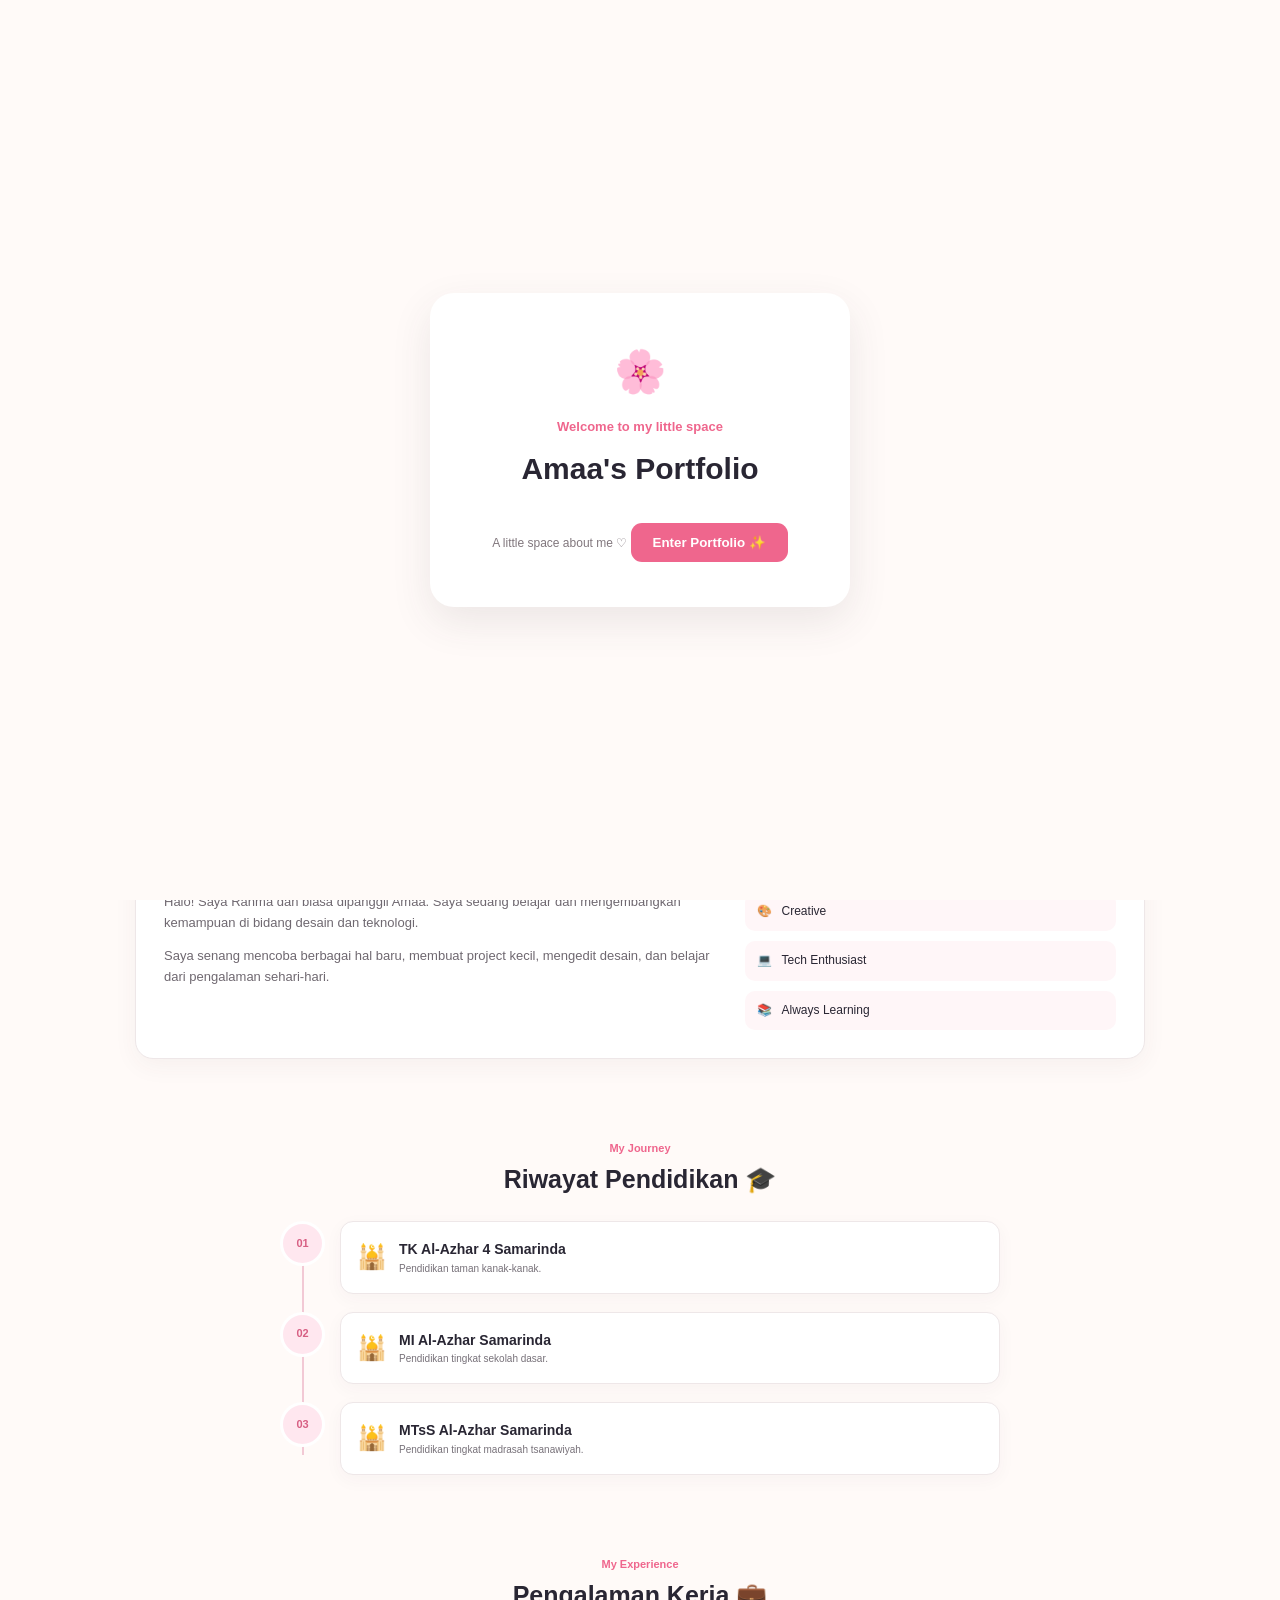
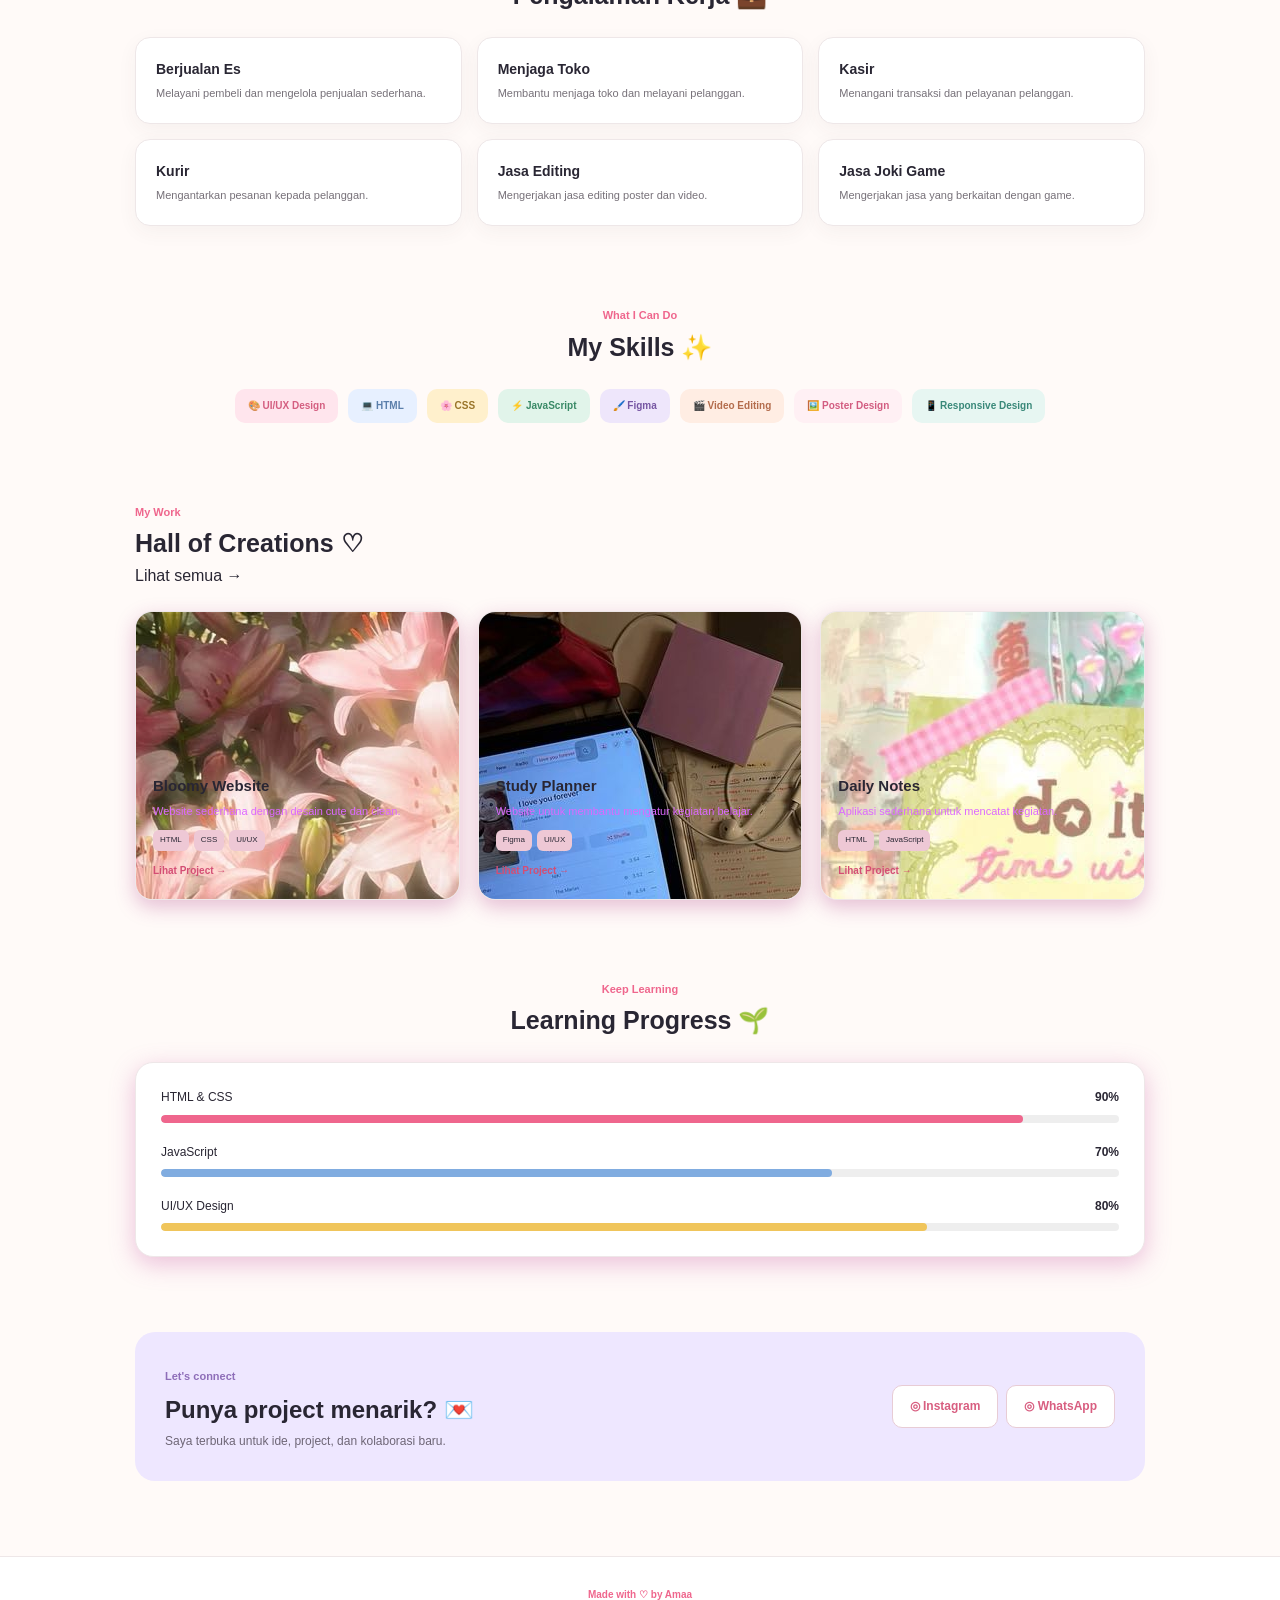
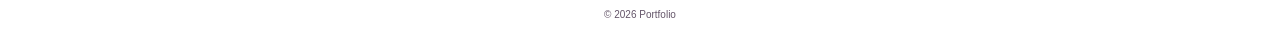
==== index.html @ 53de13cf "first commit" ====
<!DOCTYPE html>
<html lang="id">

<head>
    <meta charset="UTF-8">

    <meta
        name="viewport"
        content="width=device-width, initial-scale=1.0"
    >

    <title>Amaa | Public Portfolio</title>

    <link
        rel="stylesheet"
        href="style.css"
    >
</head>


<body>


    <!-- =================================
         WELCOME SCREEN
    ================================== -->

    <div
        class="welcome-screen"
        id="welcomeScreen"
    >

        <div class="welcome-box">

            <div class="welcome-icon">
                🌸
            </div>

            <p>
                Welcome to my little space
            </p>

            <h1>
                Amaa's Portfolio
            </h1>

            <span>
                A little space about me ♡
            </span>

            <button
                id="enterButton"
            >
                Enter Portfolio ✨
            </button>

        </div>

    </div>



    <!-- =================================
         MUSIC
    ================================== -->

    <audio
        id="music"
        src="music.mp3"
        loop
    ></audio>



    <!-- =================================
         NAVBAR
    ================================== -->

    <header class="navbar">

        <nav class="navbar-content">


            <!-- LOGO -->

            <a
                href="#home"
                class="logo"
            >
                🌸 Amaa.
            </a>



            <!-- MENU -->

            <div
                class="nav-menu"
                id="navMenu"
            >

                <a href="#home">
                    Home
                </a>

                <a href="#about">
                    About
                </a>

                <a href="#education">
                    Pendidikan
                </a>

                <a href="#experience">
                    Pengalaman
                </a>

                <a href="#projects">
                    Karya
                </a>

                <a href="#contact">
                    Contact
                </a>

            </div>



            <!-- NAV TOOLS -->

            <div class="nav-tools">

                <div
                    class="clock"
                    id="clock"
                >
                    00:00:00
                </div>


                <button
                    class="icon-button"
                    id="musicButton"
                    type="button"
                >
                    🎵
                </button>


                <button
                    class="icon-button menu-button"
                    id="menuButton"
                    type="button"
                >
                    ☰
                </button>

            </div>

        </nav>

    </header>



    <!-- =================================
         MAIN
    ================================== -->

    <main>


        <!-- =================================
             HERO
        ================================== -->

        <section
            class="hero"
            id="home"
        >

            <div class="hero-text">


                <span class="hello">
                    Hi there! 👋
                </span>


                <h1>
                    I'm
                    <span>
                        Amaa
                    </span>
                </h1>


                <h2>
                    UI/UX Designer &
                    Frontend Developerf
                </h2>


                <p>
                    Saya tertarik dengan desain,
                    website, dan teknologi.
                    Saya suka membuat sesuatu yang
                    sederhana, menarik, dan nyaman
                    digunakan.
                </p>


                <div class="profile-info">

                    <span>
                        📍 Indonesia
                    </span>

                    <span class="online">
                        ● Available for work
                    </span>

                </div>


                <!-- INSTAGRAM -->

                <div class="social">

                    <a
                        href="https://www.instagram.com/oceansflowssnn?igsi=MW1jZ2loNzh3Y2IwdQ=="
                        target="_blank"
                    >
                        ◎ Instagram
                    </a>

                </div>


                <!-- HERO BUTTONS -->

                <div class="hero-buttons">

                    <a
                        href="#projects"
                        class="button primary"
                    >
                        ✨ Lihat Karya
                    </a>


                    <a
                        href="#contact"
                        class="button secondary"
                    >
                        💌 Contact
                    </a>

                </div>

            </div>



            <!-- PROFILE PHOTO -->

            <div class="hero-photo">

                <div class="photo-background"></div>


                <img
                    src="hsr pfp trial data portofolio.jpg"
                    alt="Foto Amaa"
                >


                <span class="heart">
                    ♥
                </span>


                <span class="decoration star-one">
                    ✦
                </span>


                <span class="decoration star-two">
                    ✧
                </span>

            </div>

        </section>



        <!-- =================================
             STATS
        ================================== -->

        <section class="stats">

            <div class="stat-box">

                <div class="stat-icon pink">
                    🎓
                </div>

                <div>

                    <strong>
                        3
                    </strong>

                    <small>
                        Sekolah
                    </small>

                </div>

            </div>


            <div class="stat-box">

                <div class="stat-icon yellow">
                    💼
                </div>

                <div>

                    <strong>
                        6+
                    </strong>

                    <small>
                        Pengalaman
                    </small>

                </div>

            </div>


            <div class="stat-box">

                <div class="stat-icon green">
                    🎨
                </div>

                <div>

                    <strong>
                        3+
                    </strong>

                    <small>
                        Project
                    </small>

                </div>

            </div>


            <div class="stat-box">

                <div class="stat-icon purple">
                    🌱
                </div>

                <div>

                    <strong>
                        ∞
                    </strong>

                    <small>
                        Belajar
                    </small>

                </div>

            </div>

        </section>



        <!-- =================================
             ABOUT
        ================================== -->

        <section
            class="section"
            id="about"
        >

            <div class="section-heading center">

                <span>
                    Tentang Saya
                </span>

                <h2>
                    About Me ♡
                </h2>

            </div>


            <div class="about-card">


                <div class="about-text">

                    <p>
                        Halo! Saya Rahma dan biasa dipanggil Amaa.
                        Saya sedang belajar dan
                        mengembangkan kemampuan
                        di bidang desain dan teknologi.
                    </p>


                    <p>
                        Saya senang mencoba berbagai
                        hal baru, membuat project kecil,
                        mengedit desain, dan belajar
                        dari pengalaman sehari-hari.
                    </p>

                </div>



                <div class="about-list">

                    <div>
                        🎨
                        <span>
                            Creative
                        </span>
                    </div>


                    <div>
                        💻
                        <span>
                            Tech Enthusiast
                        </span>
                    </div>


                    <div>
                        📚
                        <span>
                            Always Learning
                        </span>
                    </div>

                </div>

            </div>

        </section>



        <!-- =================================
             EDUCATION
        ================================== -->

        <section
            class="section"
            id="education"
        >

            <div class="section-heading center">

                <span>
                    My Journey
                </span>

                <h2>
                    Riwayat Pendidikan 🎓
                </h2>

            </div>


            <div class="timeline">


                <!-- EDUCATION 1 -->

                <div class="timeline-item">

                    <div class="timeline-number">
                        01
                    </div>


                    <div class="timeline-content">

                        <span class="timeline-icon">
                            🕌
                        </span>


                        <div>

                            <h3>
                                TK Al-Azhar 4 Samarinda
                            </h3>

                            <p>
                                Pendidikan taman kanak-kanak.
                            </p>

                        </div>

                    </div>

                </div>



                <!-- EDUCATION 2 -->

                <div class="timeline-item">

                    <div class="timeline-number">
                        02
                    </div>


                    <div class="timeline-content">

                        <span class="timeline-icon">
                            🕌
                        </span>


                        <div>

                            <h3>
                                MI Al-Azhar Samarinda
                            </h3>

                            <p>
                                Pendidikan tingkat sekolah dasar.
                            </p>

                        </div>

                    </div>

                </div>



                <!-- EDUCATION 3 -->

                <div class="timeline-item">

                    <div class="timeline-number">
                        03
                    </div>


                    <div class="timeline-content">

                        <span class="timeline-icon">
                            🕌
                        </span>


                        <div>

                            <h3>
                                MTsS Al-Azhar Samarinda
                            </h3>

                            <p>
                                Pendidikan tingkat
                                madrasah tsanawiyah.
                            </p>

                        </div>

                    </div>

                </div>

            </div>

        </section>



        <!-- =================================
             EXPERIENCE
        ================================== -->

        <section
            class="section"
            id="experience"
        >

            <div class="section-heading center">

                <span>
                    My Experience
                </span>

                <h2>
                    Pengalaman Kerja 💼
                </h2>

            </div>


            <div class="experience-grid">


                <div class="experience-card">
                    <h3>
                        Berjualan Es
                    </h3>

                    <p>
                        Melayani pembeli dan
                        mengelola penjualan sederhana.
                    </p>

                </div>



                <div class="experience-card">
                    <h3>
                        Menjaga Toko
                    </h3>

                    <p>
                        Membantu menjaga toko dan
                        melayani pelanggan.
                    </p>

                </div>



                <div class="experience-card">
                    <h3>
                        Kasir
                    </h3>

                    <p>
                        Menangani transaksi dan
                        pelayanan pelanggan.
                    </p>

                </div>



                <div class="experience-card">
                    <h3>
                        Kurir
                    </h3>

                    <p>
                        Mengantarkan pesanan kepada
                        pelanggan.
                    </p>

                </div>



                <div class="experience-card">
                    <h3>
                        Jasa Editing
                    </h3>

                    <p>
                        Mengerjakan jasa editing
                        poster dan video.
                    </p>

                </div>



                <div class="experience-card">
                    <h3>
                        Jasa Joki Game
                    </h3>

                    <p>
                        Mengerjakan jasa yang
                        berkaitan dengan game.
                    </p>

                </div>

            </div>

        </section>



        <!-- =================================
             SKILLS
        ================================== -->

        <section class="section">

            <div class="section-heading center">

                <span>
                    What I Can Do
                </span>

                <h2>
                    My Skills ✨
                </h2>

            </div>


            <div class="skills">

                <span>
                    🎨 UI/UX Design
                </span>

                <span>
                    💻 HTML
                </span>

                <span>
                    🌸 CSS
                </span>

                <span>
                    ⚡ JavaScript
                </span>

                <span>
                    🖌️ Figma
                </span>

                <span>
                    🎬 Video Editing
                </span>

                <span>
                    🖼️ Poster Design
                </span>

                <span>
                    📱 Responsive Design
                </span>

            </div>

        </section>



        <!-- =================================
             PROJECTS
        ================================== -->

        <section
            class="section"
            id="projects"
        >

            <div class="section-heading">

                <div>

                    <span>
                        My Work
                    </span>

                    <h2>
                        Hall of Creations ♡
                    </h2>

                </div>


                <a href="#">
                    Lihat semua →
                </a>

            </div>


            <div class="project-grid">


                <!-- PROJECT 1 -->

                <article class="project-card">

                    <div class="project-image pink">
                        <img
                        src="blommy.jpg"
                        alt="Foto Blommy"
                        >
                    </div>


                    <div class="project-content">

                        <h3>
                            Bloomy Website
                        </h3>

                        <p>
                            Website sederhana
                            dengan desain cute
                            dan clean.
                        </p>


                        <div class="tags">

                            <span>
                                HTML
                            </span>

                            <span>
                                CSS
                            </span>

                            <span>
                                UI/UX
                            </span>

                        </div>


                        <a href="#">
                            Lihat Project →
                        </a>

                    </div>

                </article>



                <!-- PROJECT 2 -->

                <article class="project-card">

                    <div class="project-image purple">
                        <img
                        src="planner.jpg"
                        alt="Foto Planner"
                        >
                    </div>


                    <div class="project-content">

                        <h3>
                            Study Planner
                        </h3>

                        <p>
                            Website untuk membantu
                            mengatur kegiatan belajar.
                        </p>


                        <div class="tags">

                            <span>
                                Figma
                            </span>

                            <span>
                                UI/UX
                            </span>

                        </div>


                        <a href="#">
                            Lihat Project →
                        </a>

                    </div>

                </article>



                <!-- PROJECT 3 -->

                <article class="project-card">

                    <div class="project-image yellow">
                        <img
                        src="notes.jpg"
                        alt="Foto Notes"
                        >
                    </div>


                    <div class="project-content">

                        <h3>
                            Daily Notes
                        </h3>

                        <p>
                            Aplikasi sederhana
                            untuk mencatat kegiatan.
                        </p>


                        <div class="tags">

                            <span>
                                HTML
                            </span>

                            <span>
                                JavaScript
                            </span>

                        </div>


                        <a href="#">
                            Lihat Project →
                        </a>

                    </div>

                </article>

            </div>

        </section>



        <!-- =================================
             LEARNING
        ================================== -->

        <section class="section">

            <div class="section-heading center">

                <span>
                    Keep Learning
                </span>

                <h2>
                    Learning Progress 🌱
                </h2>

            </div>


            <div class="learning-card">


                <div class="learning-item">

                    <div class="learning-title">

                        <span>
                            HTML & CSS
                        </span>

                        <b>
                            90%
                        </b>

                    </div>


                    <div class="progress">

                        <div
                            class="progress-bar pink"
                            data-progress="90"
                        ></div>

                    </div>

                </div>



                <div class="learning-item">

                    <div class="learning-title">

                        <span>
                            JavaScript
                        </span>

                        <b>
                            70%
                        </b>

                    </div>


                    <div class="progress">

                        <div
                            class="progress-bar blue"
                            data-progress="70"
                        ></div>

                    </div>

                </div>



                <div class="learning-item">

                    <div class="learning-title">

                        <span>
                            UI/UX Design
                        </span>

                        <b>
                            80%
                        </b>

                    </div>


                    <div class="progress">

                        <div
                            class="progress-bar yellow"
                            data-progress="80"
                        ></div>

                    </div>

                </div>

            </div>

        </section>



        <!-- =================================
             CONTACT
        ================================== -->

        <section
            class="section"
            id="contact"
        >

            <div class="contact-card">

                <div>

                    <span>
                        Let's connect
                    </span>

                    <h2>
                        Punya project menarik? 💌
                    </h2>

                    <p>
                        Saya terbuka untuk ide,
                        project, dan kolaborasi baru.
                    </p>

                </div>


                <div class="contact-links">

                    <a
                        href="https://www.instagram.com/oceansflowssnn?igsi=MTU4ZWxwMnRhMWNpbw=="
                        target="_blank"
                        class="button instagram"
                    >
                        ◎ Instagram
                    </a>

                    <a
                        href="https://wa.me/6281345028221"
                        target="_blank"
                        class="button WhatsApp"
                    >
                        ◎ WhatsApp
                    </a>

                </div>

            </div>

        </section>

    </main>



    <!-- =================================
         FOOTER
    ================================== -->

    <footer>

        <p>
            Made with ♡ by Amaa
        </p>

        <span id="year">
            © 2026 Portfolio
        </span>

    </footer>



    <!-- JAVASCRIPT -->

    <script src="script.js"></script>

</body>

</html>
---- style.css ----
/* =================================
   RESET
================================= */

* {
    margin: 0;
    padding: 0;
    box-sizing: border-box;
}


html {
    scroll-behavior: smooth;
}


body {
    font-family: Arial, sans-serif;

    background: #fffaf8;

    color: #292633;

    line-height: 1.6;
}


a {
    text-decoration: none;
    color: inherit;
}


button {
    font-family: inherit;
}


/* =================================
   WELCOME SCREEN
================================= */

.welcome-screen {

    position: fixed;

    inset: 0;

    z-index: 999;

    display: flex;

    justify-content: center;

    align-items: center;

    background: #fffaf8;

    transition: opacity .5s ease;

}


.welcome-screen.hide {

    opacity: 0;

    visibility: hidden;

}


.welcome-box {

    width: min(90%, 420px);

    padding: 45px 30px;

    text-align: center;

    background: white;

    border-radius: 24px;

    box-shadow:
        0 15px 40px
        rgba(70, 55, 65, .10);

}


.welcome-icon {

    font-size: 42px;

    margin-bottom: 12px;

}


.welcome-box p {

    color: #ef668d;

    font-size: 13px;

    font-weight: bold;

}


.welcome-box h1 {

    margin: 8px 0;

    font-size: 30px;

}


.welcome-box span {

    color: #81777d;

    font-size: 12px;

}


.welcome-box button {

    margin-top: 22px;

    padding: 12px 22px;

    border: none;

    border-radius: 11px;

    background: #ef668d;

    color: white;

    font-weight: bold;

    cursor: pointer;

    transition: .2s;

}


.welcome-box button:hover {

    background: #d95f81;

    transform: translateY(-2px);

}


/* =================================
   NAVBAR
================================= */

.navbar {

    position: sticky;

    top: 0;

    z-index: 100;

    background:
        rgba(255,255,255,.96);

    border-bottom:
        1px solid #eee7e8;

}


.navbar-content {

    max-width: 1100px;

    margin: auto;

    padding: 15px 20px;

    display: flex;

    align-items: center;

    justify-content: space-between;

}


.logo {

    color: #ef668d;

    font-size: 21px;

    font-weight: bold;

}


.nav-menu {

    display: flex;

    gap: 23px;

}


.nav-menu a {

    color: #5d5660;

    font-size: 12px;

    transition: .2s;

}


.nav-menu a:hover {

    color: #ef668d;

}


.nav-tools {

    display: flex;

    align-items: center;

    gap: 7px;

}


.clock {

    padding: 6px 9px;

    background: #fff0f4;

    color: #db6485;

    border-radius: 8px;

    font-size: 10px;

    font-weight: bold;

}


.icon-button {

    width: 33px;

    height: 33px;

    border: none;

    border-radius: 8px;

    background: #fff0f4;

    color: #d95e81;

    cursor: pointer;

}


.menu-button {

    display: none;

}


/* =================================
   HERO
================================= */

.hero {

    max-width: 1050px;

    margin: 50px auto;

    padding: 45px 30px;

    display: grid;

    grid-template-columns: 1fr 1fr;

    align-items: center;

    gap: 50px;

}


.hello {

    display: inline-block;

    padding: 6px 12px;

    background: #eee7fc;

    color: #7455a2;

    border-radius: 20px;

    font-size: 11px;

    font-weight: bold;

    margin-bottom: 12px;

}


.hero h1 {

    font-size: 58px;

    line-height: 1;

    margin-bottom: 10px;

}


.hero h1 span {

    color: #ef668d;

}


.hero h2 {

    color: #71539e;

    font-size: 19px;

    margin-bottom: 15px;

}


.hero-text > p {

    max-width: 520px;

    color: #6f6871;

    font-size: 14px;

}


.profile-info {

    display: flex;

    align-items: center;

    gap: 15px;

    margin-top: 15px;

    color: #69636b;

    font-size: 12px;

}


.online {

    color: #39926e;

}


.social {

    margin-top: 12px;

}


.social a {

    color: #d85e80;

    font-size: 12px;

    font-weight: bold;

}


.social a:hover {

    text-decoration: underline;

}


.hero-buttons {

    display: flex;

    gap: 10px;

    margin-top: 20px;

}


/* BUTTON */

.button {

    display: inline-block;

    padding: 11px 17px;

    border-radius: 10px;

    font-size: 12px;

    font-weight: bold;

}


.button.primary {

    background: #ef668d;

    color: white;

}


.button.secondary {

    background: white;

    border: 1px solid #dfcdd2;

    color: #59535a;

}


.button.instagram {

    background: white;

    color: #d85e80;

    border: 1px solid #e8ccd5;

}

.button.WhatsApp {

    background: white;

    color: #d85e80;

    border: 1px solid #e8ccd5;

}


/* =================================
   HERO PHOTO
================================= */

.hero-photo {

    position: relative;

    width: 350px;

    height: 350px;

    margin: auto;

}


.hero-photo img {

    position: absolute;

    width: 255px;

    height: 255px;

    left: 48px;

    top: 48px;

    object-fit: cover;

    border-radius: 50%;

    border: 8px solid white;

    box-shadow:
        0 10px 30px
        rgba(80,60,70,.12);

    z-index: 2;

}


.photo-background {

    position: absolute;

    width: 280px;

    height: 280px;

    left: 35px;

    top: 43px;

    background: #fff0c9;

    border-radius:
        48% 52% 44% 56%;

    transform: rotate(-8deg);

}


.photo-background::after {

    content: "";

    position: absolute;

    width: 180px;

    height: 180px;

    right: -85px;

    bottom: -10px;

    background: #eee5ff;

    border-radius: 50%;

}


.heart {

    position: absolute;

    right: 25px;

    top: 105px;

    width: 47px;

    height: 47px;

    display: grid;

    place-items: center;

    background: #ef668d;

    border-radius: 50%;

    color: white;

    font-size: 20px;

    z-index: 3;

}


.decoration {

    position: absolute;

    color: #ef668d;

    font-size: 25px;

}


.star-one {

    left: 15px;

    top: 70px;

}


.star-two {

    right: 5px;

    bottom: 75px;

}


/* =================================
   STATS
================================= */

.stats {

    max-width: 950px;

    margin: 0 auto 60px;

    display: grid;

    grid-template-columns:
        repeat(4, 1fr);

    background: white;

    border: 1px solid #eee7e8;

    border-radius: 18px;

    box-shadow:
        0 7px 25px
        rgba(70,55,65,.05);

}


.stat-box {

    display: flex;

    align-items: center;

    justify-content: center;

    gap: 10px;

    padding: 19px;

    border-right:
        1px solid #eee7e8;

}


.stat-box:last-child {

    border-right: none;

}


.stat-icon {

    width: 40px;

    height: 40px;

    display: grid;

    place-items: center;

    border-radius: 50%;

}


.stat-icon.pink {
    background: #ffe5ed;
}


.stat-icon.yellow {
    background: #fff0ca;
}


.stat-icon.green {
    background: #e1f5ea;
}


.stat-icon.purple {
    background: #eee6fb;
}


.stat-box strong {

    display: block;

    font-size: 19px;

}


.stat-box small {

    color: #777179;

    font-size: 10px;

}


/* =================================
   SECTION
================================= */

.section {

    max-width: 1050px;

    margin: 75px auto;

    padding: 0 20px;

}


.section-heading {

    margin-bottom: 22px;

}


.section-heading.center {

    text-align: center;

}


.section-heading span {

    color: #ef668d;

    font-size: 11px;

    font-weight: bold;

}


.section-heading h2 {

    font-size: 25px;

}


/* =================================
   ABOUT
================================= */

.about-card {

    display: grid;

    grid-template-columns:
        1.5fr 1fr;

    gap: 25px;

    padding: 28px;

    background: white;

    border:
        1px solid #eee7e8;

    border-radius: 18px;

    box-shadow:
        0 7px 25px
        rgba(70,55,65,.05);

}


.about-card p {

    color: #6f6870;

    font-size: 13px;

    margin-bottom: 12px;

}


.about-list {

    display: flex;

    flex-direction: column;

    gap: 10px;

}


.about-list div {

    padding: 10px 12px;

    background: #fff6f8;

    border-radius: 10px;

    font-size: 12px;

}


.about-list span {

    margin-left: 6px;

}


/* =================================
   EDUCATION
================================= */

.timeline {

    max-width: 720px;

    margin: auto;

    position: relative;

}


.timeline::before {

    content: "";

    position: absolute;

    left: 22px;

    top: 20px;

    bottom: 20px;

    width: 2px;

    background: #f2c9d5;

}


.timeline-item {

    position: relative;

    display: flex;

    gap: 15px;

    margin-bottom: 18px;

}


.timeline-number {

    width: 45px;

    height: 45px;

    display: grid;

    place-items: center;

    flex-shrink: 0;

    background: #ffe7ef;

    border: 3px solid white;

    border-radius: 50%;

    color: #d75f83;

    font-size: 11px;

    font-weight: bold;

    z-index: 2;

}


.timeline-content {

    width: 100%;

    display: flex;

    align-items: center;

    gap: 12px;

    background: white;

    padding: 16px;

    border-radius: 13px;

    border:
        1px solid #eee7e8;

    box-shadow:
        0 5px 18px
        rgba(70,55,65,.04);

}


.timeline-icon {

    font-size: 24px;

}


.timeline-content h3 {

    font-size: 14px;

}


.timeline-content p {

    color: #777179;

    font-size: 10px;

}


/* =================================
   EXPERIENCE
================================= */

.experience-grid {

    display: grid;

    grid-template-columns:
        repeat(3, 1fr);

    gap: 15px;

}


.experience-card {

    padding: 20px;

    background: white;

    border:
        1px solid #eee7e8;

    border-radius: 15px;

    box-shadow:
        0 6px 20px
        rgba(70,55,65,.05);

    transition: .25s;

}


.experience-card:hover {

    transform:
        translateY(-4px);

}


.experience-icon {

    width: 42px;

    height: 42px;

    display: grid;

    place-items: center;

    background: #fff0f4;

    border-radius: 10px;

    margin-bottom: 10px;

    font-size: 20px;

}


.experience-card h3 {

    font-size: 14px;

    margin-bottom: 5px;

}


.experience-card p {

    color: #777179;

    font-size: 11px;

}


/* =================================
   SKILLS
================================= */

.skills {

    display: flex;

    justify-content: center;

    flex-wrap: wrap;

    gap: 10px;

}


.skills span {

    padding: 9px 13px;

    border-radius: 10px;

    background: #ffe5ed;

    color: #d45e80;

    font-size: 10px;

    font-weight: bold;

}


.skills span:nth-child(2) {
    background: #e7f0ff;
    color: #5b7fab;
}


.skills span:nth-child(3) {
    background: #fff0cc;
    color: #997428;
}


.skills span:nth-child(4) {
    background: #e1f4ea;
    color: #398966;
}


.skills span:nth-child(5) {
    background: #eee6fb;
    color: #7656a3;
}


.skills span:nth-child(6) {
    background: #ffede3;
    color: #b36c4c;
}


.skills span:nth-child(7) {
    background: #fff0f4;
    color: #d25c80;
}


.skills span:nth-child(8) {
    background: #e7f6f2;
    color: #398879;
}


/* =================================
   PROJECTS
================================= */

.project-grid {

    display: grid;

    grid-template-columns:
        repeat(3, 1fr);

    gap: 18px;

}


.project-card {

    overflow: hidden;

    background: white;

    border:
        1px solid #eee7e8;

    border-radius: 17px;

    box-shadow:
        0 7px 20px
        rgba(160, 31, 117, 0.274);

    transition: .25s;

}


.project-card:hover {

    transform:
        translateY(-4px);

}


.project-image {

    height: 145px;

    display: grid;

    place-items: center;

    font-size: 50px;

}


.project-image.pink {
    background: #ffe5ed;
}


.project-image.purple {
    background: #eee7fc;
}


.project-image.yellow {
    background: #eccd84;
}


.project-content {

    padding: 17px;

}


.project-content h3 {

    font-size: 15px;

    margin-bottom: 5px;

}


.project-content p {

    color: #dc69ff;

    font-size: 11px;

}


.tags {

    display: flex;

    flex-wrap: wrap;

    gap: 5px;

    margin-top: 10px;

}


.tags span {

    padding: 4px 7px;

    background: #eec8d5;

    border-radius: 6px;

    font-size: 8px;

}


.project-content a {

    display: inline-block;

    margin-top: 12px;

    color: #d44e74;

    font-size: 10px;

    font-weight: bold;

}


/* =================================
   LEARNING
================================= */

.learning-card {

    padding: 25px;

    background: white;

    border:
        1px solid #eee7e8;

    border-radius: 18px;

    box-shadow:
        0 7px 25px
        rgba(197, 78, 157, 0.342);

}


.learning-item {

    margin-bottom: 20px;

}


.learning-item:last-child {

    margin-bottom: 0;

}


.learning-title {

    display: flex;

    justify-content: space-between;

    margin-bottom: 7px;

    font-size: 12px;

}


.progress {

    height: 8px;

    background: #eee;

    border-radius: 20px;

    overflow: hidden;

}


.progress-bar {

    width: 0;

    height: 100%;

    border-radius: 20px;

    transition:
        width 1.2s ease;

}


.progress-bar.pink {
    background: #ef668d;
}


.progress-bar.blue {
    background: #80ace0;
}


.progress-bar.yellow {
    background: #f0c55b;
}


/* =================================
   CONTACT
================================= */

.contact-card {

    padding: 30px;

    background: #eee7ff;

    border-radius: 20px;

    display: flex;

    justify-content: space-between;

    align-items: center;

    gap: 20px;

}


.contact-card > div:first-child span {

    color: #8e6eb9;

    font-size: 11px;

    font-weight: bold;

}


.contact-card h2 {

    font-size: 24px;

    margin: 3px 0;

}


.contact-card p {

    color: #6e6676;

    font-size: 12px;

}


.contact-links {

    display: flex;

    gap: 8px;

    flex-wrap: wrap;

}


/* =================================
   FOOTER
================================= */

footer {

    text-align: center;

    padding: 30px 20px;

    background: white;

    border-top:
        1px solid #eee7e8;

    color: #645569;

    font-size: 10px;

}


footer p {

    color: #ef668d;

    font-weight: bold;

    margin-bottom: 4px;

}


/* =================================
   SCROLL ANIMATION
================================= */

.section,
.stats {

    opacity: 0;

    transform:
        translateY(20px);

    transition:
        opacity .6s ease,
        transform .6s ease;

}


.section.show,
.stats.show {

    opacity: 1;

    transform:
        translateY(0);

}


/* =================================
   TABLET
================================= */

@media (max-width: 850px) {

    .nav-menu {
        display: none;
    }


    .menu-button {
        display: block;
    }


    .nav-menu.active {

        display: flex;

        position: absolute;

        left: 15px;

        right: 15px;

        top: 65px;

        flex-direction: column;

        gap: 0;

        padding: 12px;

        background: white;

        border-radius: 13px;

        box-shadow:
            0 10px 25px
            rgba(146, 29, 117, 0.589);

        text-align: center;

    }


    .nav-menu.active a {

        padding: 10px;

    }


    .hero {

        grid-template-columns: 1fr;

        text-align: center;

        padding-top: 40px;

    }


    .hero-text > p {

        margin: auto;

    }


    .profile-info {

        justify-content: center;

    }


    .hero-buttons {

        justify-content: center;

    }


    .stats {

        grid-template-columns:
            repeat(2, 1fr);

    }


    .stat-box:nth-child(2) {

        border-right: none;

    }


    .stat-box:nth-child(-n+2) {

        border-bottom:
            1px solid #eee7e8;

    }


    .about-card {

        grid-template-columns:
            1fr;

    }


    .experience-grid {

        grid-template-columns:
            1fr 1fr;

    }


    .project-grid {

        grid-template-columns:
            1fr 1fr;

    }


    .contact-card {

        flex-direction: column;

        align-items: flex-start;

    }

}


/* =================================
   MOBILE
================================= */

@media (max-width: 550px) {

    .clock {

        display: none;

    }


    .hero {

        margin-top: 20px;

    }


    .hero h1 {

        font-size: 44px;

    }


    .hero h2 {

        font-size: 16px;

    }


    .profile-info {

        flex-direction: column;

        gap: 5px;

    }


    .hero-buttons {

        flex-direction: column;

    }


    .hero-photo {

        width: 290px;

        height: 290px;

    }


    .hero-photo img {

        width: 215px;

        height: 215px;

        left: 38px;

        top: 38px;

    }


    .photo-background {

        width: 235px;

        height: 235px;

        left: 28px;

        top: 38px;

    }


    .experience-grid {

        grid-template-columns: 1fr;

    }


    .project-grid {

        grid-template-columns: 1fr;

    }


    .contact-links {

        flex-direction: column;

        width: 100%;

    }


    .contact-links .button {

        text-align: center;

    }


    .section-heading {

        text-align: center;

    }

}
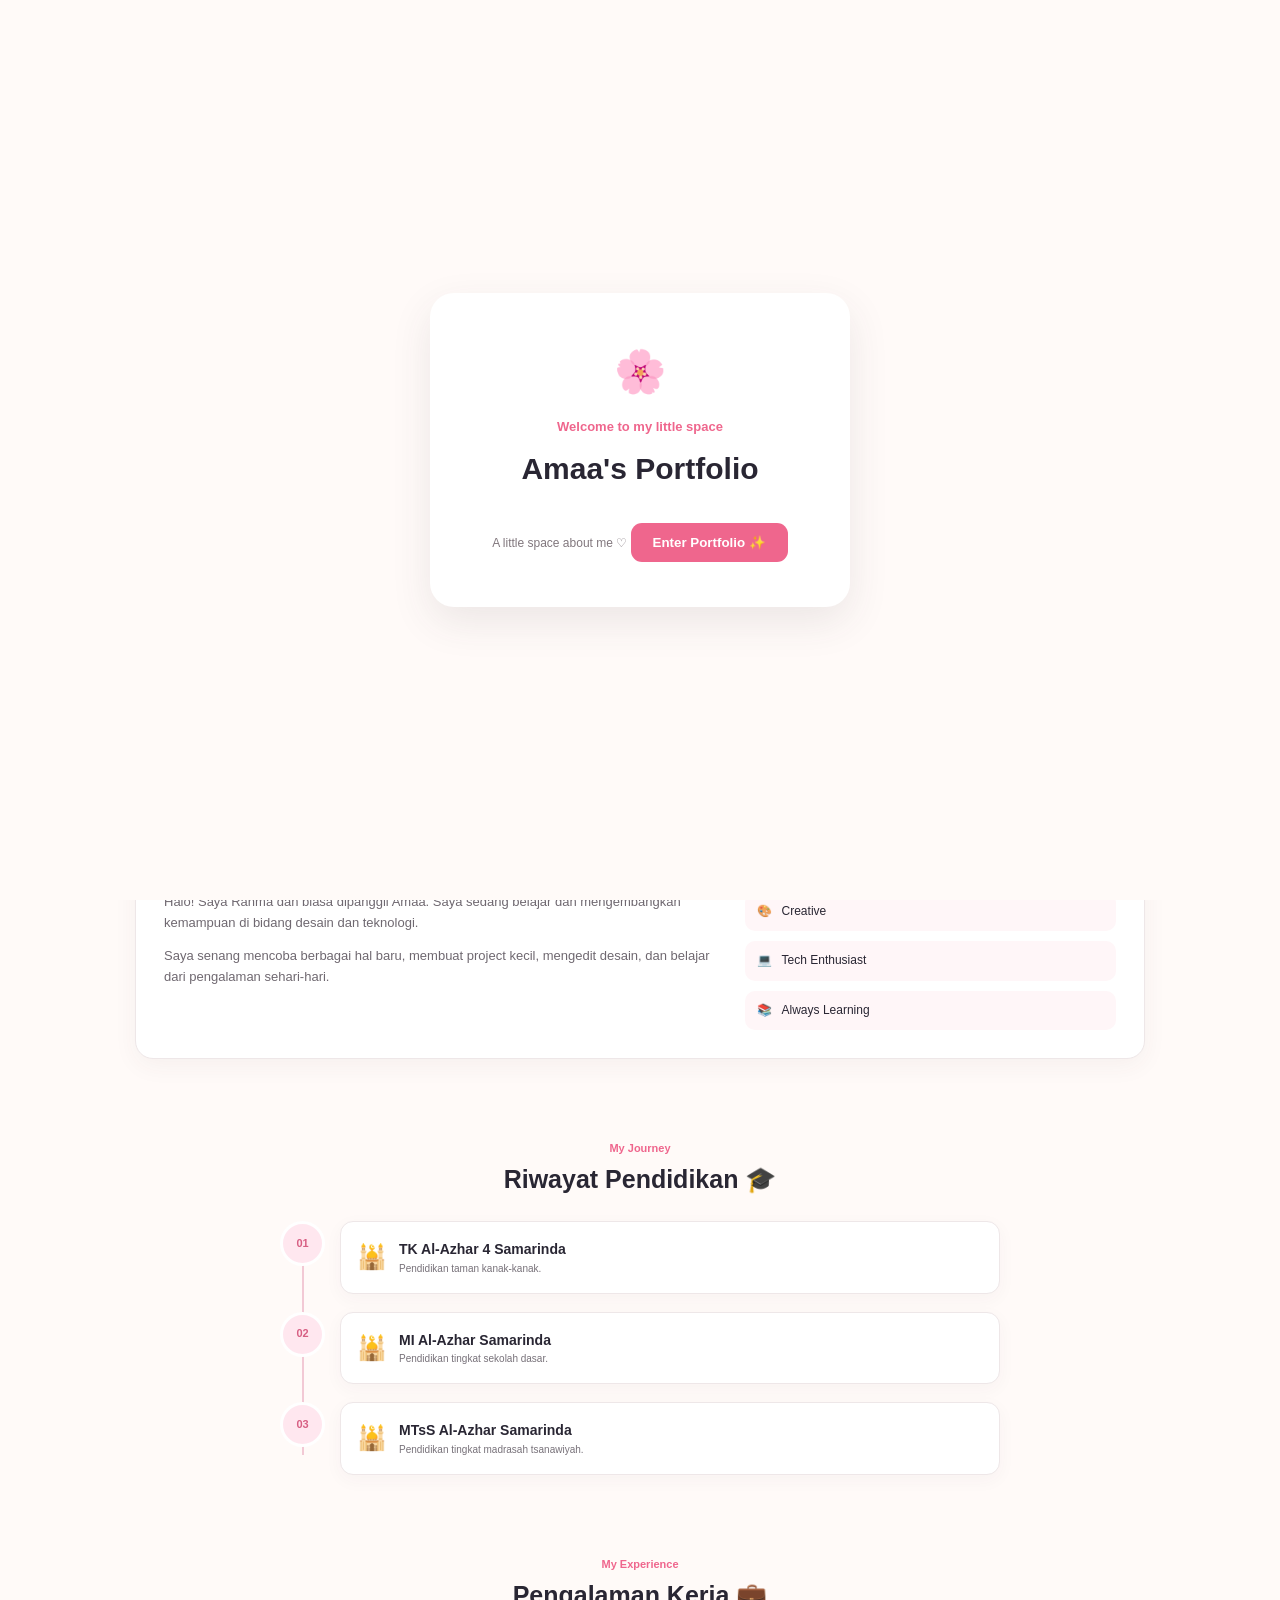
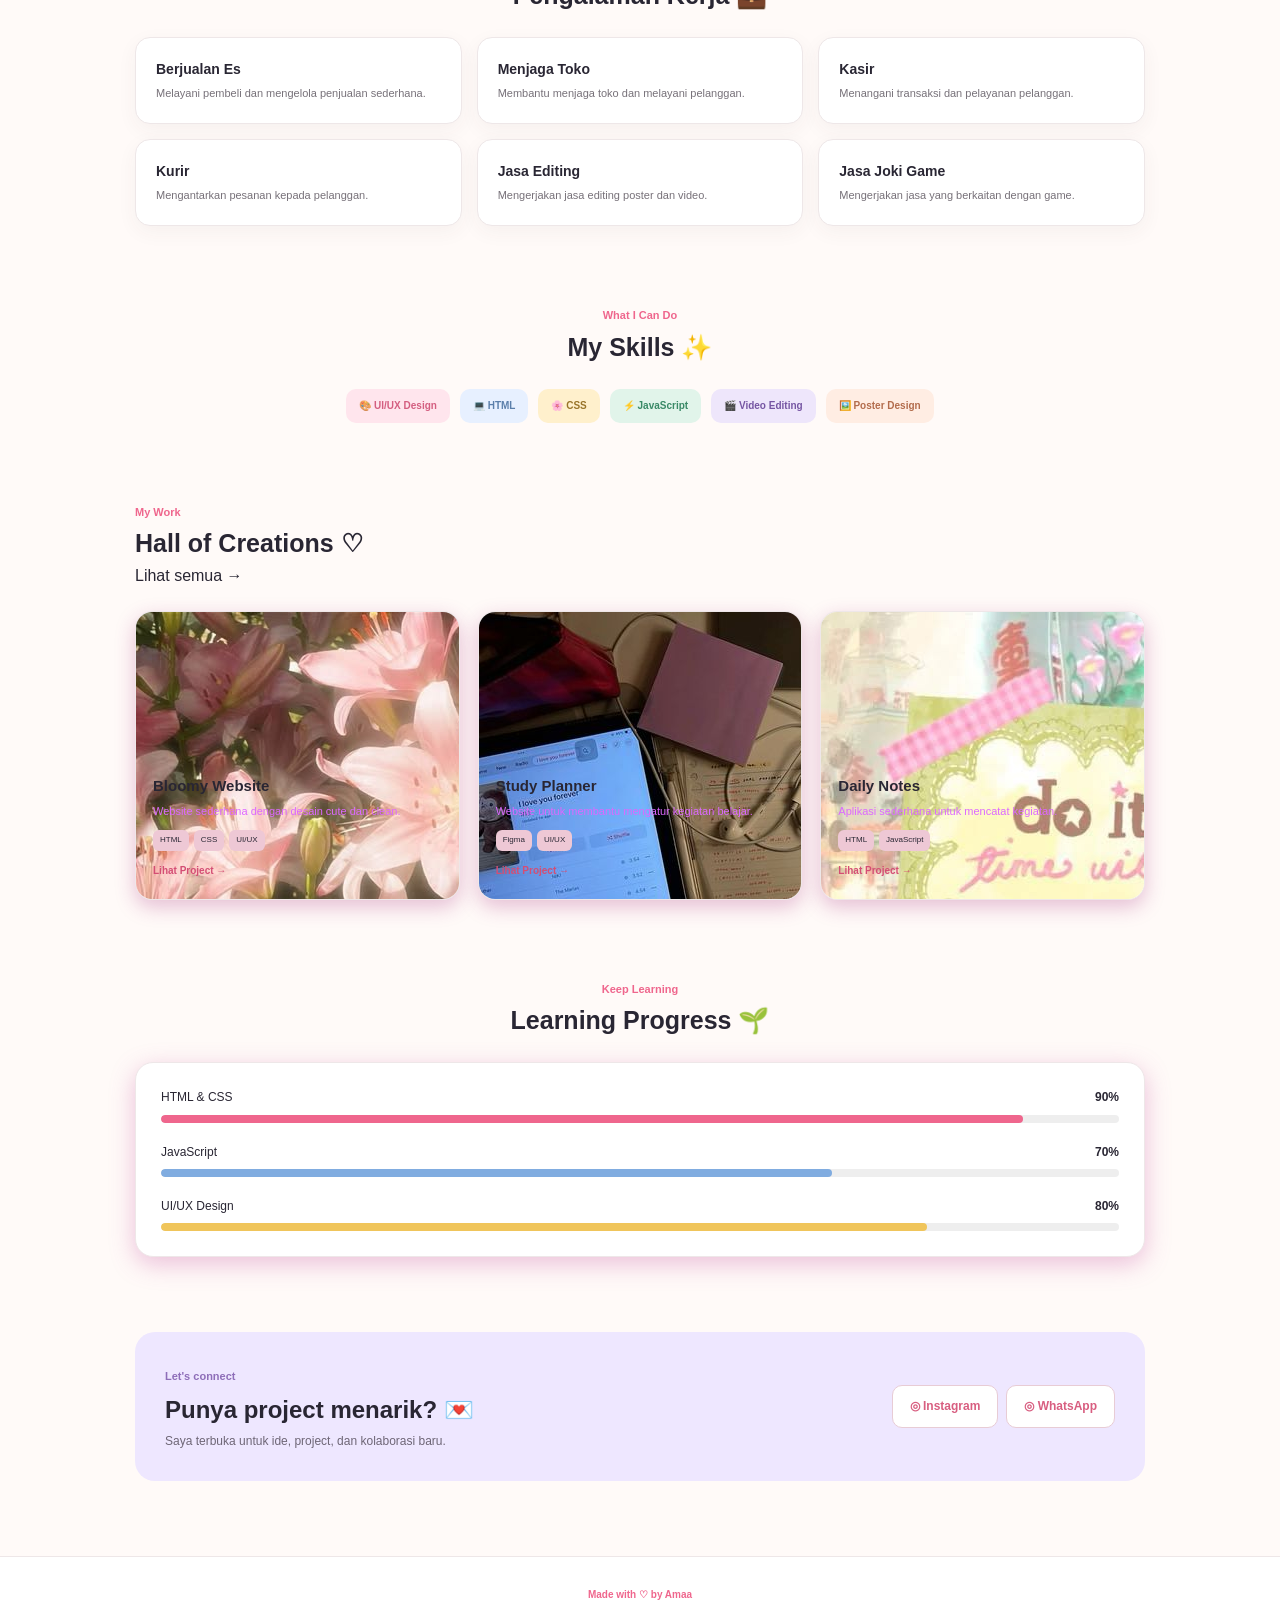
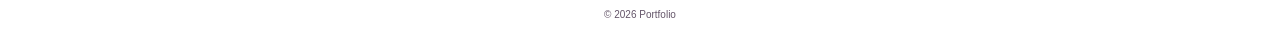
==== commit 3f234a40: "update login" ====
--- a/index.html
+++ b/index.html
@@ -121,6 +121,10 @@
 
                 <a href="#contact">
                     Contact
+                </a>
+
+                <a href="login.php">
+                    Login
                 </a>
 
             </div>
@@ -751,19 +755,11 @@
                 </span>
 
                 <span>
-                    🖌️ Figma
-                </span>
-
-                <span>
                     🎬 Video Editing
                 </span>
 
                 <span>
                     🖼️ Poster Design
-                </span>
-
-                <span>
-                    📱 Responsive Design
                 </span>
 
             </div>
--- a/style.css
+++ b/style.css
@@ -1764,4 +1764,4 @@
 
     }
 
-}
+}
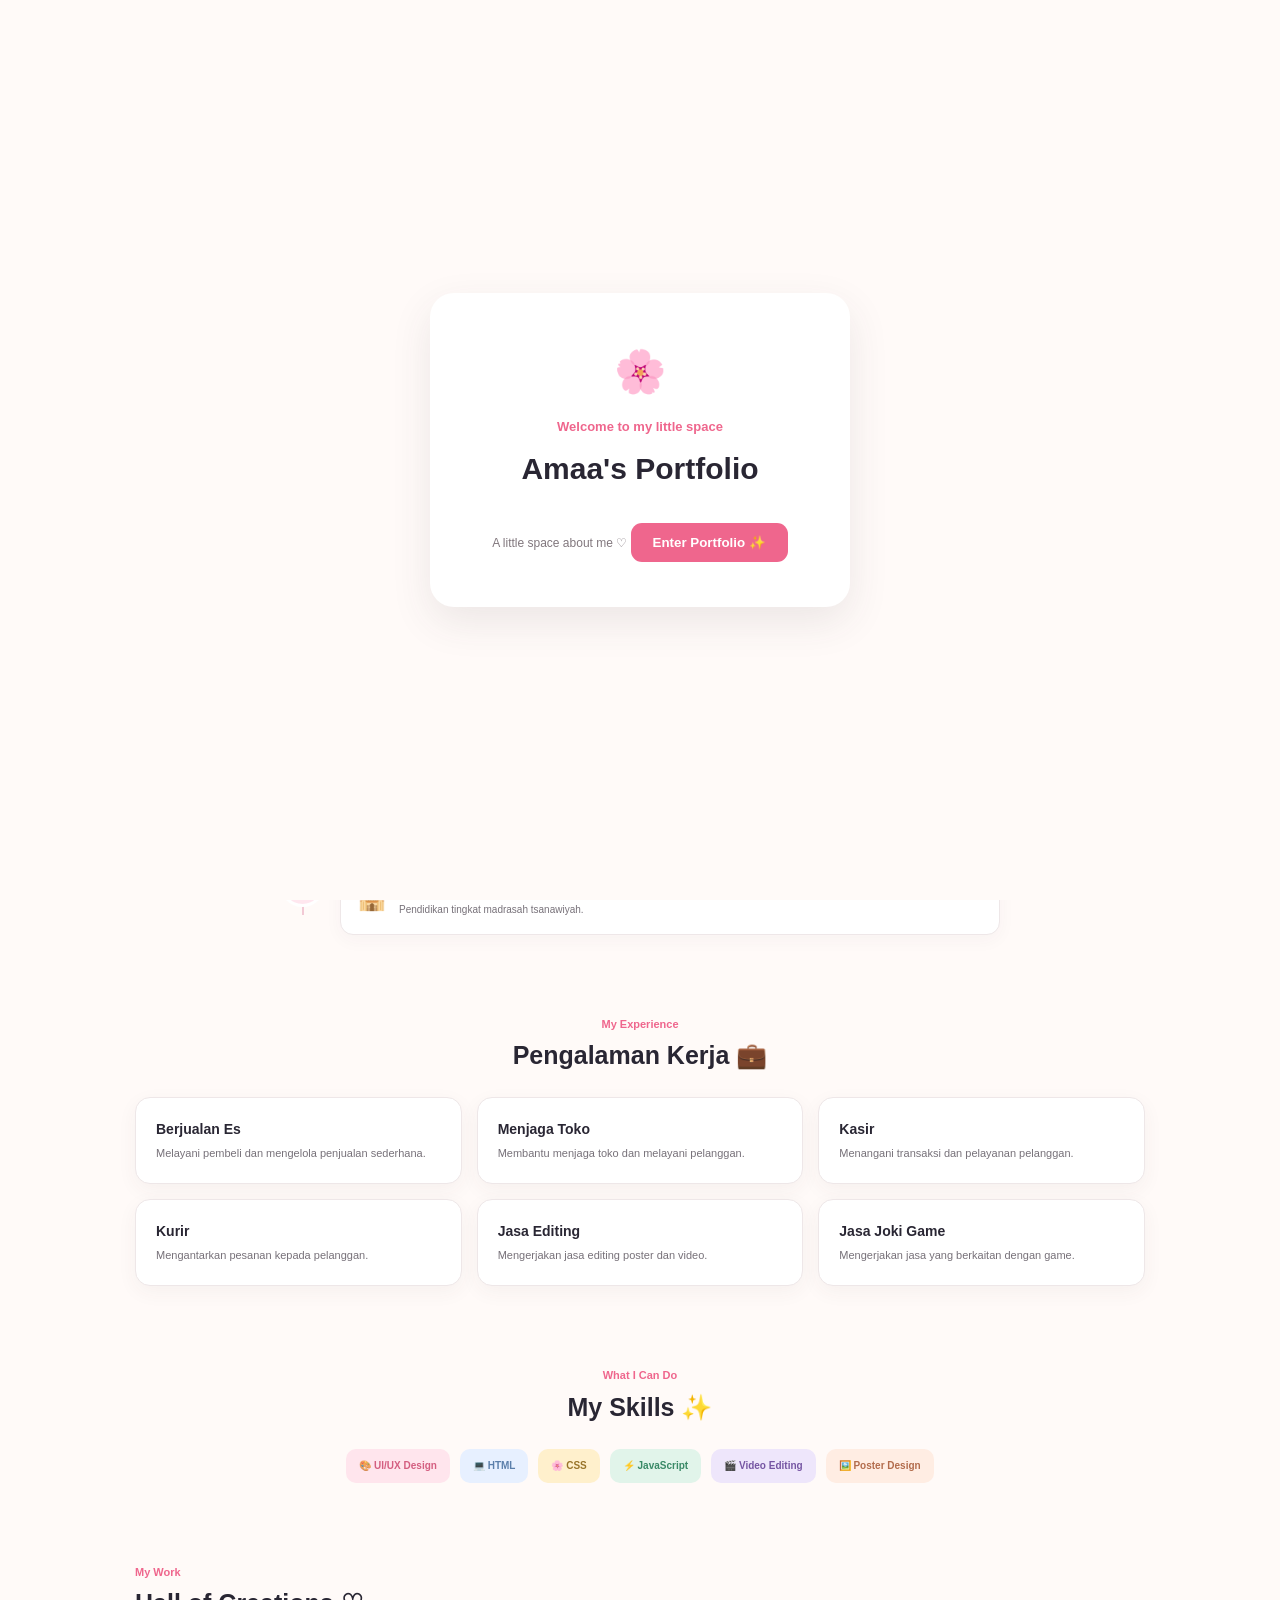
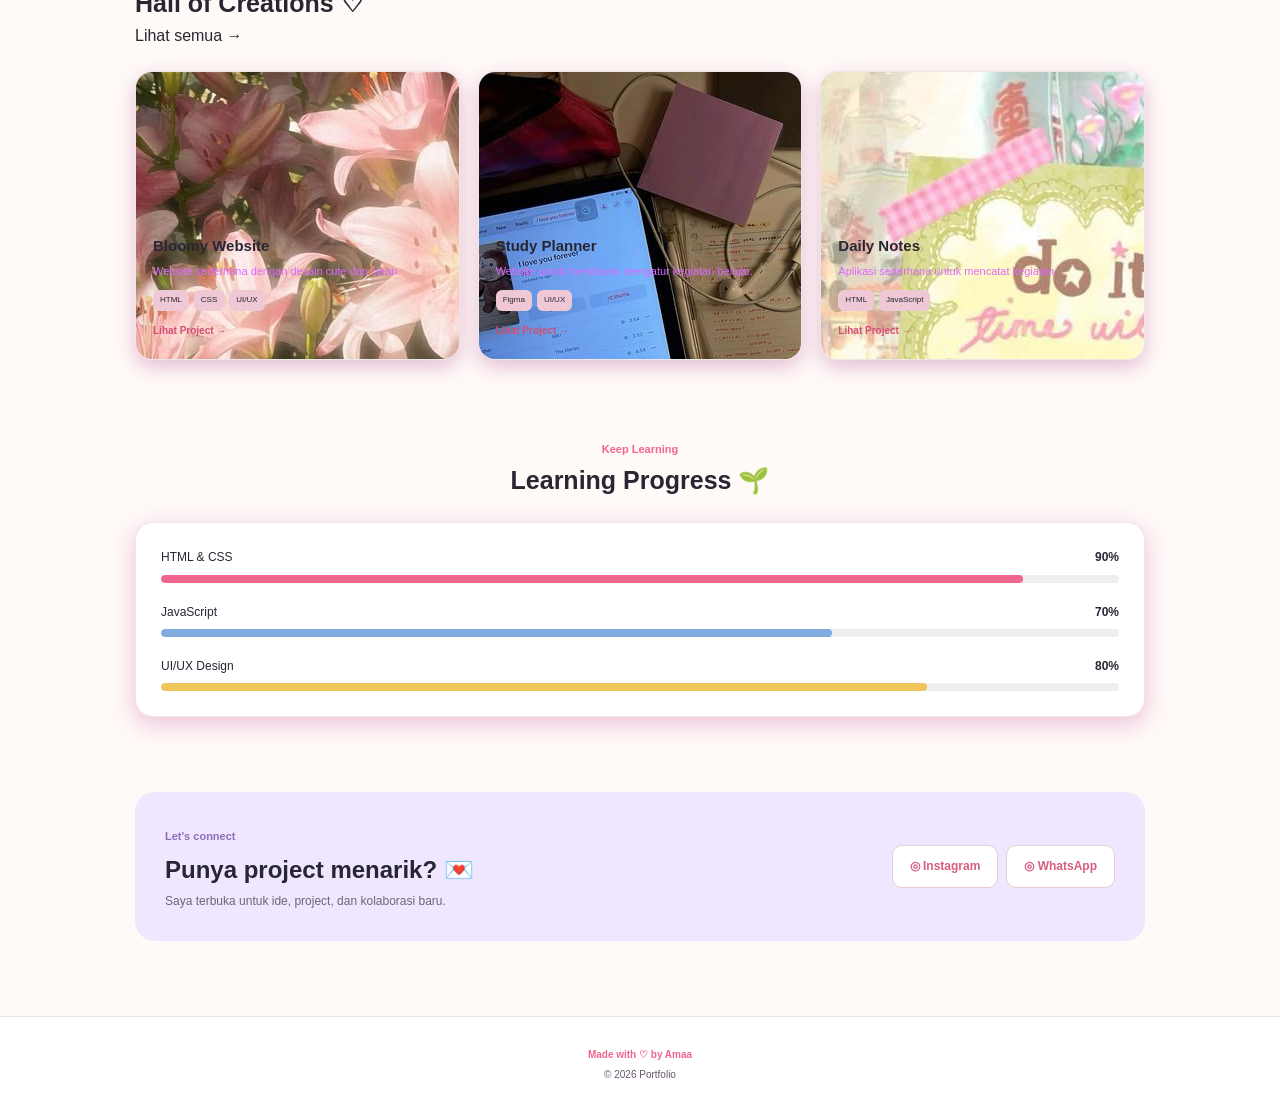
==== commit aba20619: "update baru" ====
--- a/index.html
+++ b/index.html
@@ -172,129 +172,9 @@
          MAIN
     ================================== -->
 
-    <main>
-
-
-        <!-- =================================
-             HERO
-        ================================== -->
-
-        <section
-            class="hero"
-            id="home"
-        >
-
-            <div class="hero-text">
-
-
-                <span class="hello">
-                    Hi there! 👋
-                </span>
-
-
-                <h1>
-                    I'm
-                    <span>
-                        Amaa
-                    </span>
-                </h1>
-
-
-                <h2>
-                    UI/UX Designer &
-                    Frontend Developerf
-                </h2>
-
-
-                <p>
-                    Saya tertarik dengan desain,
-                    website, dan teknologi.
-                    Saya suka membuat sesuatu yang
-                    sederhana, menarik, dan nyaman
-                    digunakan.
-                </p>
-
-
-                <div class="profile-info">
-
-                    <span>
-                        📍 Indonesia
-                    </span>
-
-                    <span class="online">
-                        ● Available for work
-                    </span>
-
-                </div>
-
-
                 <!-- INSTAGRAM -->
 
-                <div class="social">
-
-                    <a
-                        href="https://www.instagram.com/oceansflowssnn?igsi=MW1jZ2loNzh3Y2IwdQ=="
-                        target="_blank"
-                    >
-                        ◎ Instagram
-                    </a>
-
-                </div>
-
-
-                <!-- HERO BUTTONS -->
-
-                <div class="hero-buttons">
-
-                    <a
-                        href="#projects"
-                        class="button primary"
-                    >
-                        ✨ Lihat Karya
-                    </a>
-
-
-                    <a
-                        href="#contact"
-                        class="button secondary"
-                    >
-                        💌 Contact
-                    </a>
-
-                </div>
-
-            </div>
-
-
-
-            <!-- PROFILE PHOTO -->
-
-            <div class="hero-photo">
-
-                <div class="photo-background"></div>
-
-
-                <img
-                    src="hsr pfp trial data portofolio.jpg"
-                    alt="Foto Amaa"
-                >
-
-
-                <span class="heart">
-                    ♥
-                </span>
-
-
-                <span class="decoration star-one">
-                    ✦
-                </span>
-
-
-                <span class="decoration star-two">
-                    ✧
-                </span>
-
-            </div>
+     
 
         </section>
 
--- a/style.css
+++ b/style.css
@@ -373,21 +373,7 @@
 }
 
 
-.profile-info {
-
-    display: flex;
-
-    align-items: center;
-
-    gap: 15px;
-
-    margin-top: 15px;
-
-    color: #69636b;
-
-    font-size: 12px;
-
-}
+
 
 
 .online {
@@ -1468,7 +1454,6 @@
 
 }
 
-
 /* =================================
    SCROLL ANIMATION
 ================================= */
@@ -1477,14 +1462,11 @@
 .stats {
 
     opacity: 0;
-
-    transform:
-        translateY(20px);
-
+    transform: translateY(20px);
     transition:
         opacity .6s ease,
         transform .6s ease;
-
+        
 }
 
 
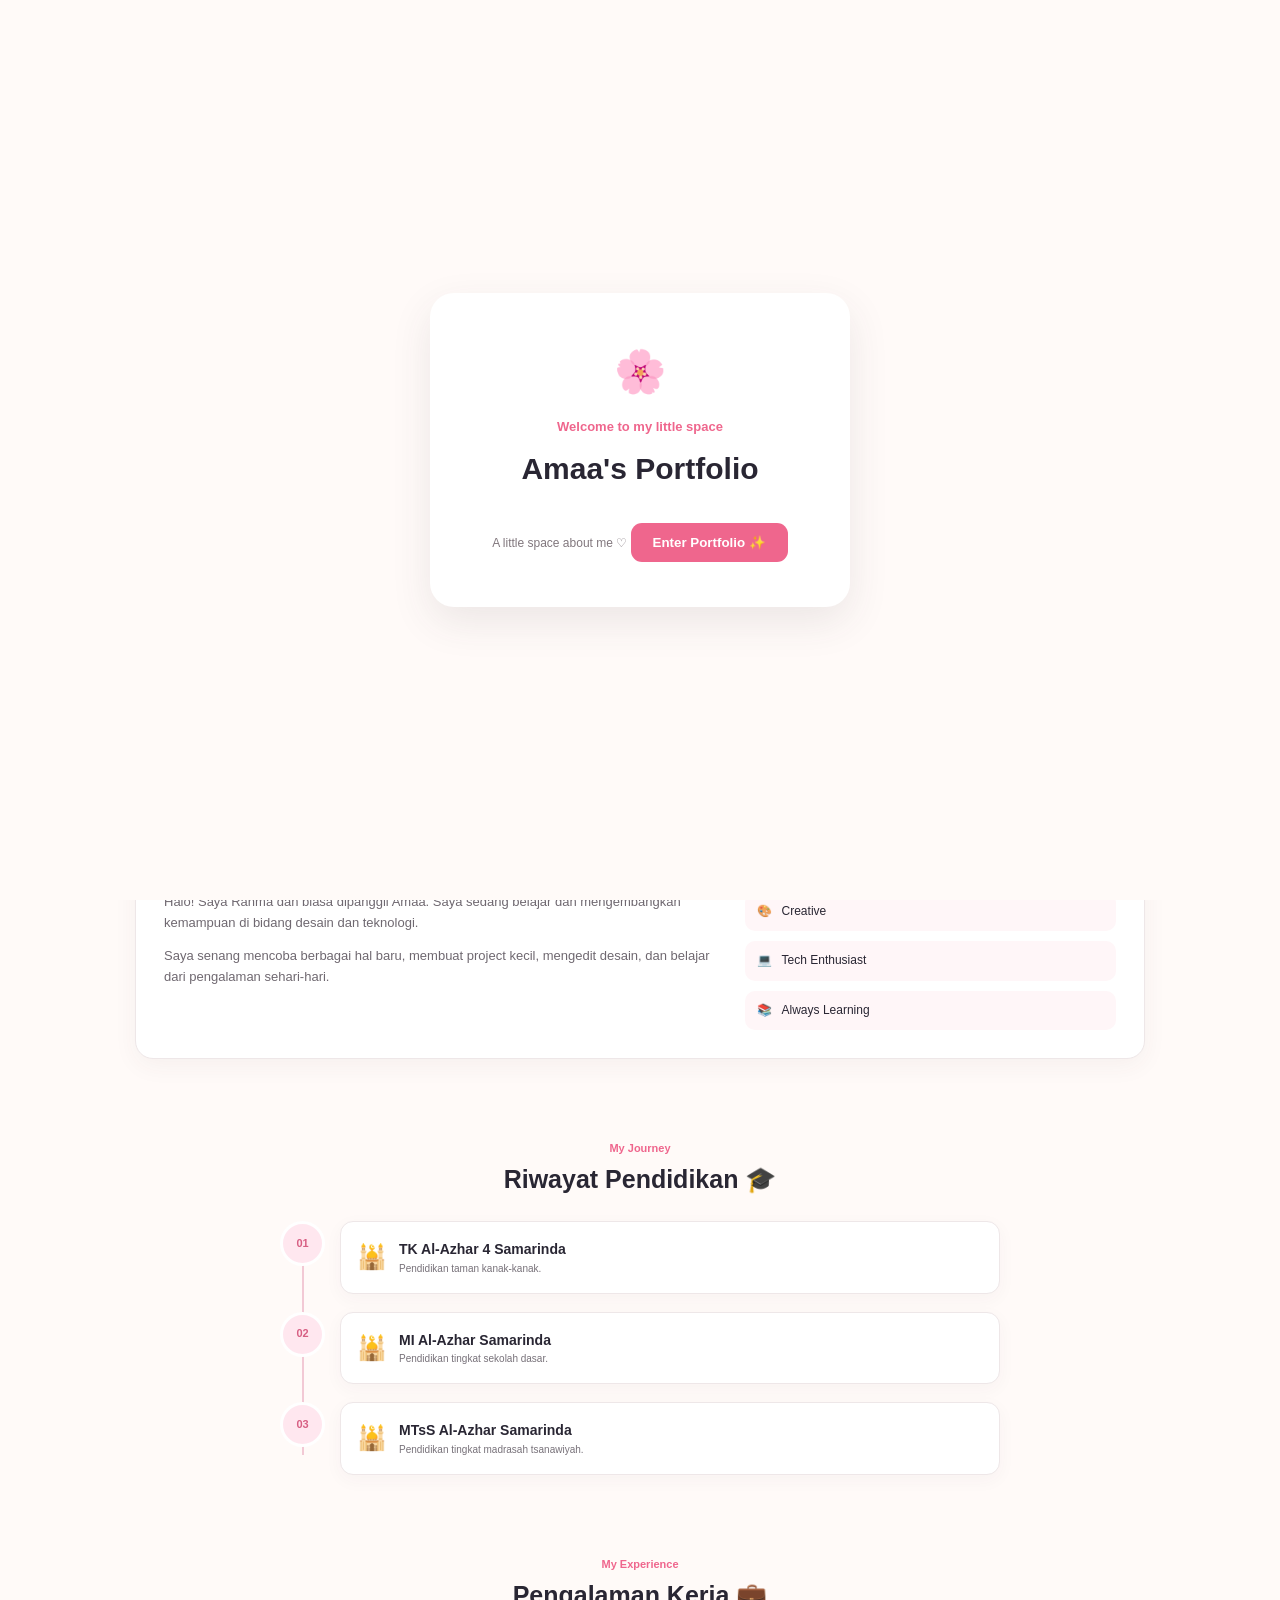
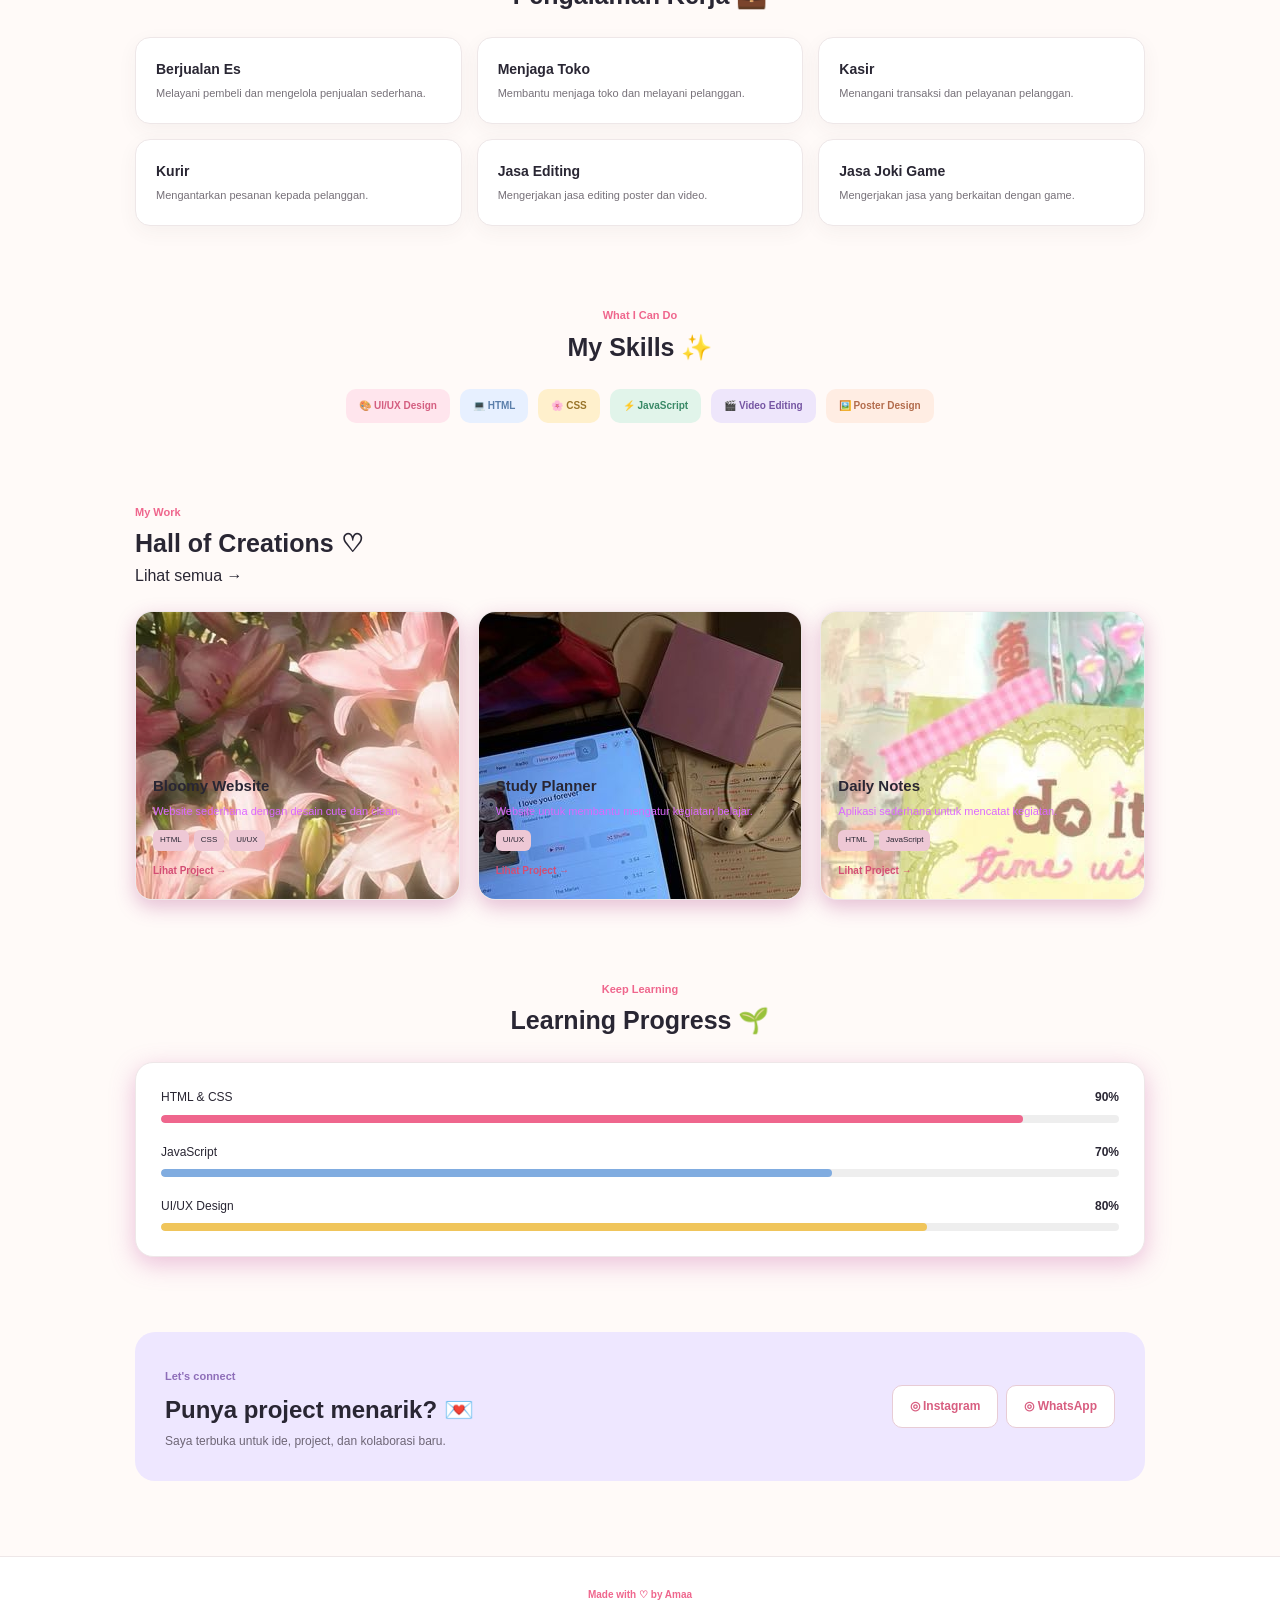
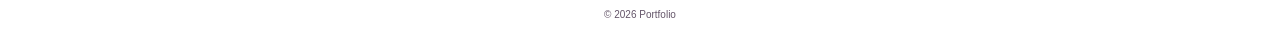
==== commit c51e602b: "koneksi pdo" ====
--- a/index.html
+++ b/index.html
@@ -166,11 +166,137 @@
 
     </header>
 
-
-
-    <!-- =================================
+<!-- =================================
          MAIN
     ================================== -->
+
+    <main>
+
+
+        <!-- =================================
+             HERO
+        ================================== -->
+
+        <section
+            class="hero"
+            id="home"
+        >
+
+            <div class="hero-text">
+
+
+                <span class="hello">
+                    Hi there! ✨
+                </span>
+
+
+                <h1>
+                    I'm
+                    <span>
+                        Amaa
+                    </span>
+                </h1>
+
+
+                <h2>
+                    UI/UX Designer &
+                    Frontend Developer
+                </h2>
+
+
+                <p>
+                    Saya tertarik dengan desain,
+                    website, dan teknologi.
+                    Saya suka membuat sesuatu yang
+                    sederhana, menarik, dan nyaman
+                    digunakan.
+                </p>
+
+
+                <div class="profile-info">
+                    
+            
+
+                    <span>
+                        📍 Indonesia
+                    </span>
+
+                    <span class="online">
+                        ● Available for work
+                    </span>
+
+                </div>
+
+
+                <!-- SOCIAL -->
+
+                <div class="social">
+
+                    <a
+                        href="https://www.instagram.com/oceansflowssnn?igsi=MTU4ZWxwMnRhMWNpbw=="
+                        target="_blank"
+                    >
+                        ◎ Instagram
+                    </a>
+
+                </div>
+
+
+                <!-- HERO BUTTONS -->
+
+                <div class="hero-buttons">
+
+                    <a
+                        href="#projects"
+                        class="button primary"
+                    >
+                        ✨ Lihat Karya
+                    </a>
+
+
+                    <a
+                        href="#contact"
+                        class="button secondary"
+                    >
+                        💌 Contact
+                    </a>
+
+                </div>
+
+            </div>
+
+
+
+            <!-- PROFILE PHOTO -->
+
+            <div class="hero-photo">
+
+                <div class="photo-background"></div>
+
+
+                <img
+                    src="hsr pfp trial data portofolio.jpg"
+                    alt="Foto Amaa"
+                >
+
+
+                <span class="heart">
+                    ♡
+                </span>
+
+
+                <span class="decoration star-one">
+                    ✦
+                </span>
+
+
+                <span class="decoration star-two">
+                    ✧
+                </span>
+
+            </div>
+
+        </section>
 
                 <!-- INSTAGRAM -->
 
@@ -759,11 +885,7 @@
 
 
                         <div class="tags">
-
-                            <span>
-                                Figma
-                            </span>
-
+                            
                             <span>
                                 UI/UX
                             </span>
--- a/style.css
+++ b/style.css
@@ -1746,4 +1746,4 @@
 
     }
 
-}+}
